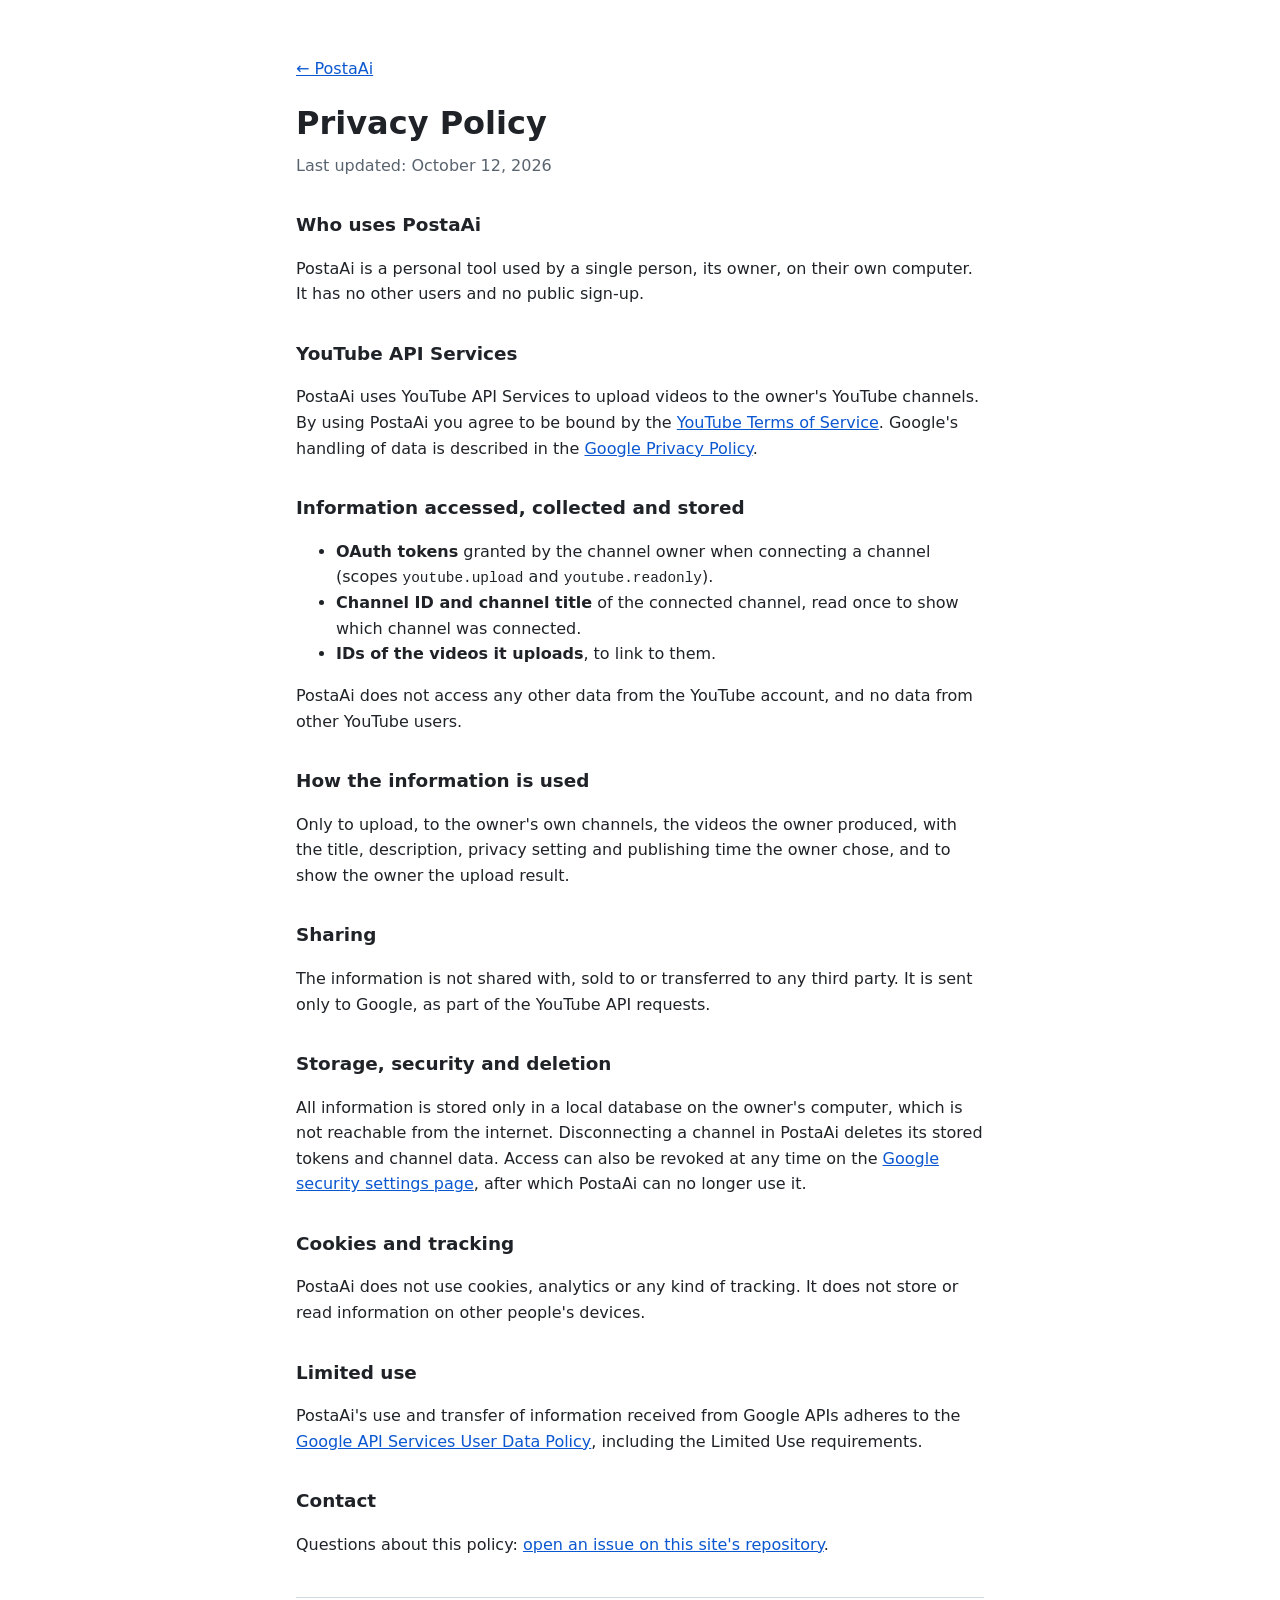
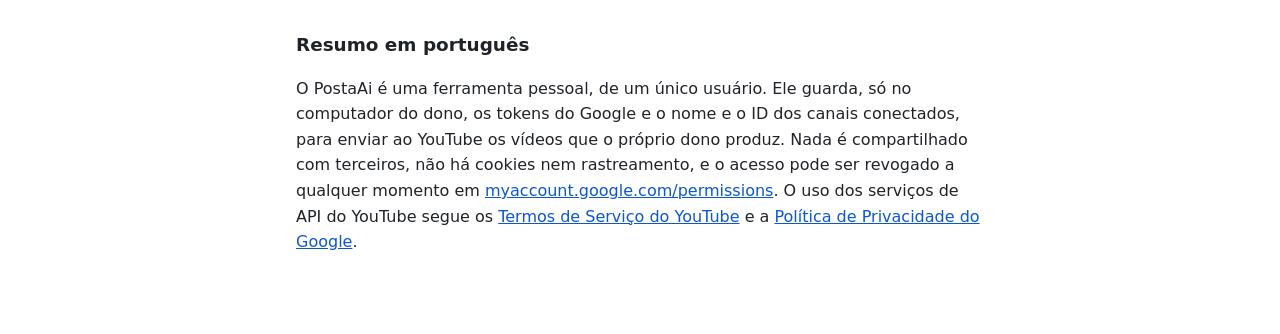
==== privacidade.html @ 66da8abf "Página do PostaAi com política de privacidade e termos de uso Co-Authored-By: Claude Opus 5.5 <norep" ====
<!doctype html>
<html lang="en">
<head>
  <meta charset="utf-8">
  <meta name="viewport" content="width=device-width, initial-scale=1">
  <title>PostaAi Privacy Policy</title>
  <link rel="stylesheet" href="estilo.css">
</head>
<body>
  <main>
    <p><a href="index.html">← PostaAi</a></p>
    <h1>Privacy Policy</h1>
    <p class="sub">Last updated: October 12, 2026</p>

    <h2>Who uses PostaAi</h2>
    <p>PostaAi is a personal tool used by a single person, its owner, on their own computer. It has no other users
      and no public sign-up.</p>

    <h2>YouTube API Services</h2>
    <p>PostaAi uses YouTube API Services to upload videos to the owner's YouTube channels. By using PostaAi you agree
      to be bound by the <a href="https://www.youtube.com/t/terms">YouTube Terms of Service</a>. Google's handling of
      data is described in the <a href="https://policies.google.com/privacy">Google Privacy Policy</a>.</p>

    <h2>Information accessed, collected and stored</h2>
    <ul>
      <li><strong>OAuth tokens</strong> granted by the channel owner when connecting a channel (scopes
        <code>youtube.upload</code> and <code>youtube.readonly</code>).</li>
      <li><strong>Channel ID and channel title</strong> of the connected channel, read once to show which channel was
        connected.</li>
      <li><strong>IDs of the videos it uploads</strong>, to link to them.</li>
    </ul>
    <p>PostaAi does not access any other data from the YouTube account, and no data from other YouTube users.</p>

    <h2>How the information is used</h2>
    <p>Only to upload, to the owner's own channels, the videos the owner produced, with the title, description,
      privacy setting and publishing time the owner chose, and to show the owner the upload result.</p>

    <h2>Sharing</h2>
    <p>The information is not shared with, sold to or transferred to any third party. It is sent only to Google, as
      part of the YouTube API requests.</p>

    <h2>Storage, security and deletion</h2>
    <p>All information is stored only in a local database on the owner's computer, which is not reachable from the
      internet. Disconnecting a channel in PostaAi deletes its stored tokens and channel data. Access can also be
      revoked at any time on the
      <a href="https://myaccount.google.com/permissions">Google security settings page</a>, after which PostaAi can no
      longer use it.</p>

    <h2>Cookies and tracking</h2>
    <p>PostaAi does not use cookies, analytics or any kind of tracking. It does not store or read information on
      other people's devices.</p>

    <h2>Limited use</h2>
    <p>PostaAi's use and transfer of information received from Google APIs adheres to the
      <a href="https://developers.google.com/terms/api-services-user-data-policy">Google API Services User Data
        Policy</a>, including the Limited Use requirements.</p>

    <h2>Contact</h2>
    <p>Questions about this policy: <a href="https://github.com/MatheusPinheirodeSouza1/matheuspinheirodesouza1.github.io/issues">open an issue on this site's repository</a>.</p>

    <hr>
    <section lang="pt-BR">
      <h2>Resumo em português</h2>
      <p>O PostaAi é uma ferramenta pessoal, de um único usuário. Ele guarda, só no computador do dono, os tokens do
        Google e o nome e o ID dos canais conectados, para enviar ao YouTube os vídeos que o próprio dono produz. Nada
        é compartilhado com terceiros, não há cookies nem rastreamento, e o acesso pode ser revogado a qualquer momento
        em <a href="https://myaccount.google.com/permissions">myaccount.google.com/permissions</a>. O uso dos serviços
        de API do YouTube segue os <a href="https://www.youtube.com/t/terms">Termos de Serviço do YouTube</a> e a
        <a href="https://policies.google.com/privacy">Política de Privacidade do Google</a>.</p>
    </section>
  </main>
</body>
</html>
---- estilo.css ----
:root {
  --fundo: #ffffff;
  --texto: #1f2328;
  --suave: #59636e;
  --link: #0b57d0;
  --linha: #d1d9e0;
}
@media (prefers-color-scheme: dark) {
  :root {
    --fundo: #0d1117;
    --texto: #e6edf3;
    --suave: #9198a1;
    --link: #79b8ff;
    --linha: #30363d;
  }
}
* { box-sizing: border-box; }
body {
  margin: 0;
  background: var(--fundo);
  color: var(--texto);
  font: 16px/1.6 system-ui, -apple-system, "Segoe UI", Roboto, sans-serif;
}
main { max-width: 720px; margin: 0 auto; padding: 40px 16px 64px; }
h1 { font-size: 2rem; margin: 0 0 4px; }
h2 { font-size: 1.15rem; margin: 32px 0 8px; }
.sub { color: var(--suave); margin-top: 0; }
a { color: var(--link); }
code { font-size: 0.9em; }
hr { border: 0; border-top: 1px solid var(--linha); margin: 40px 0 0; }
nav { display: flex; flex-wrap: wrap; gap: 16px; margin-top: 32px; padding-top: 16px; border-top: 1px solid var(--linha); }
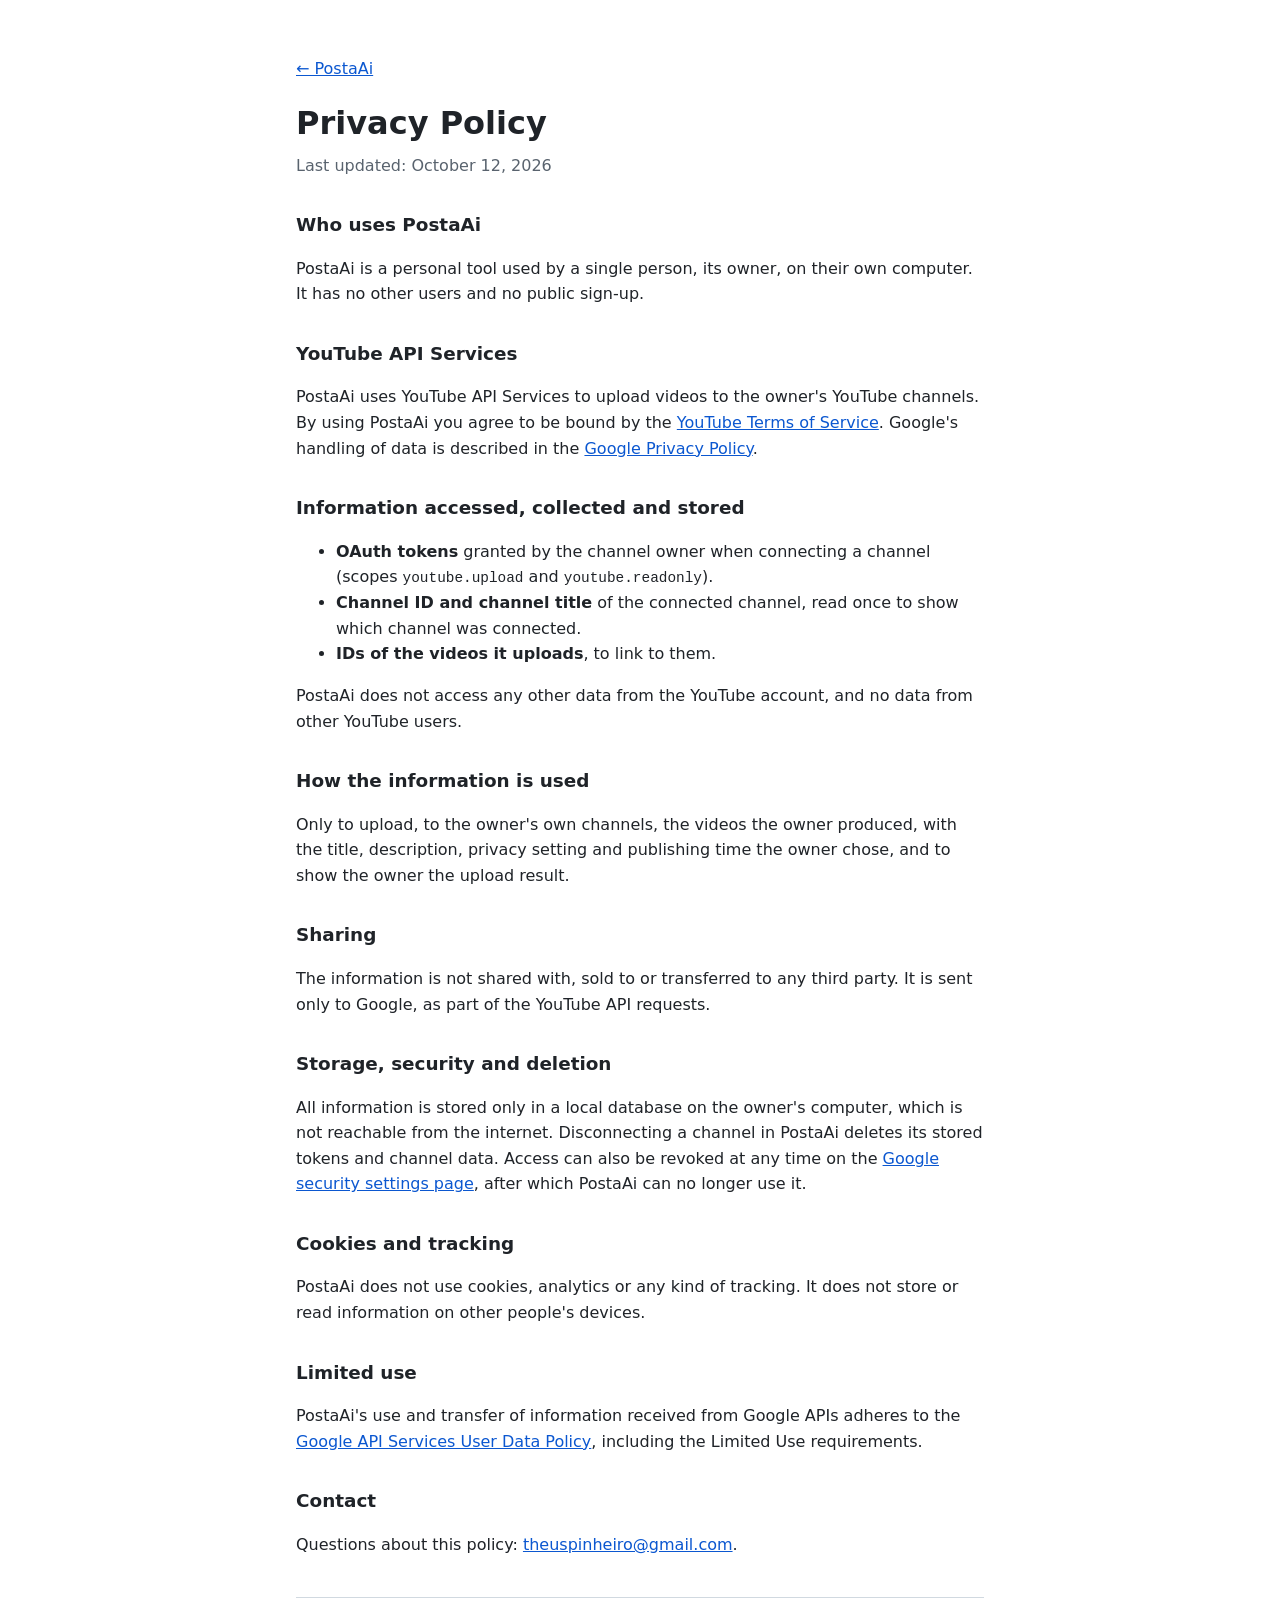
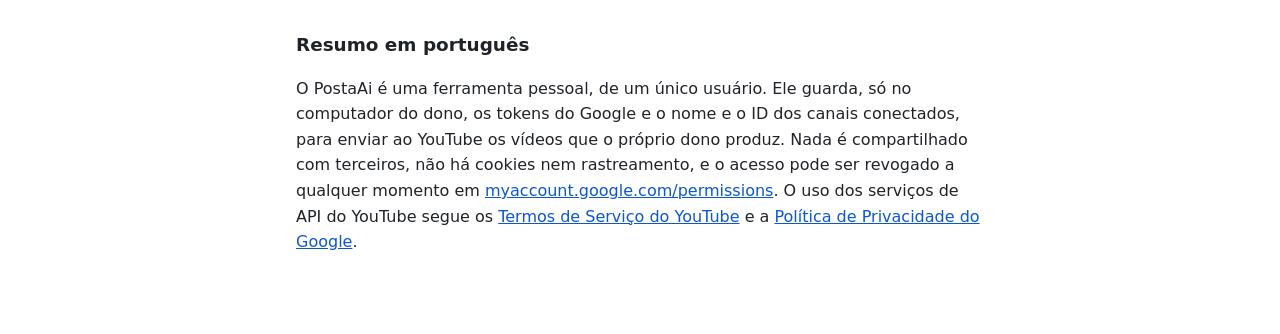
==== commit 4e098fbf: "Contato por e-mail na política e nos termos Co-Authored-By: Claude Opus 5.5 <noreply@anthropic.com>" ====
--- a/privacidade.html
+++ b/privacidade.html
@@ -56,7 +56,7 @@
         Policy</a>, including the Limited Use requirements.</p>
 
     <h2>Contact</h2>
-    <p>Questions about this policy: <a href="https://github.com/MatheusPinheirodeSouza1/matheuspinheirodesouza1.github.io/issues">open an issue on this site's repository</a>.</p>
+    <p>Questions about this policy: <a href="mailto:theuspinheiro@gmail.com">theuspinheiro@gmail.com</a>.</p>
 
     <hr>
     <section lang="pt-BR">
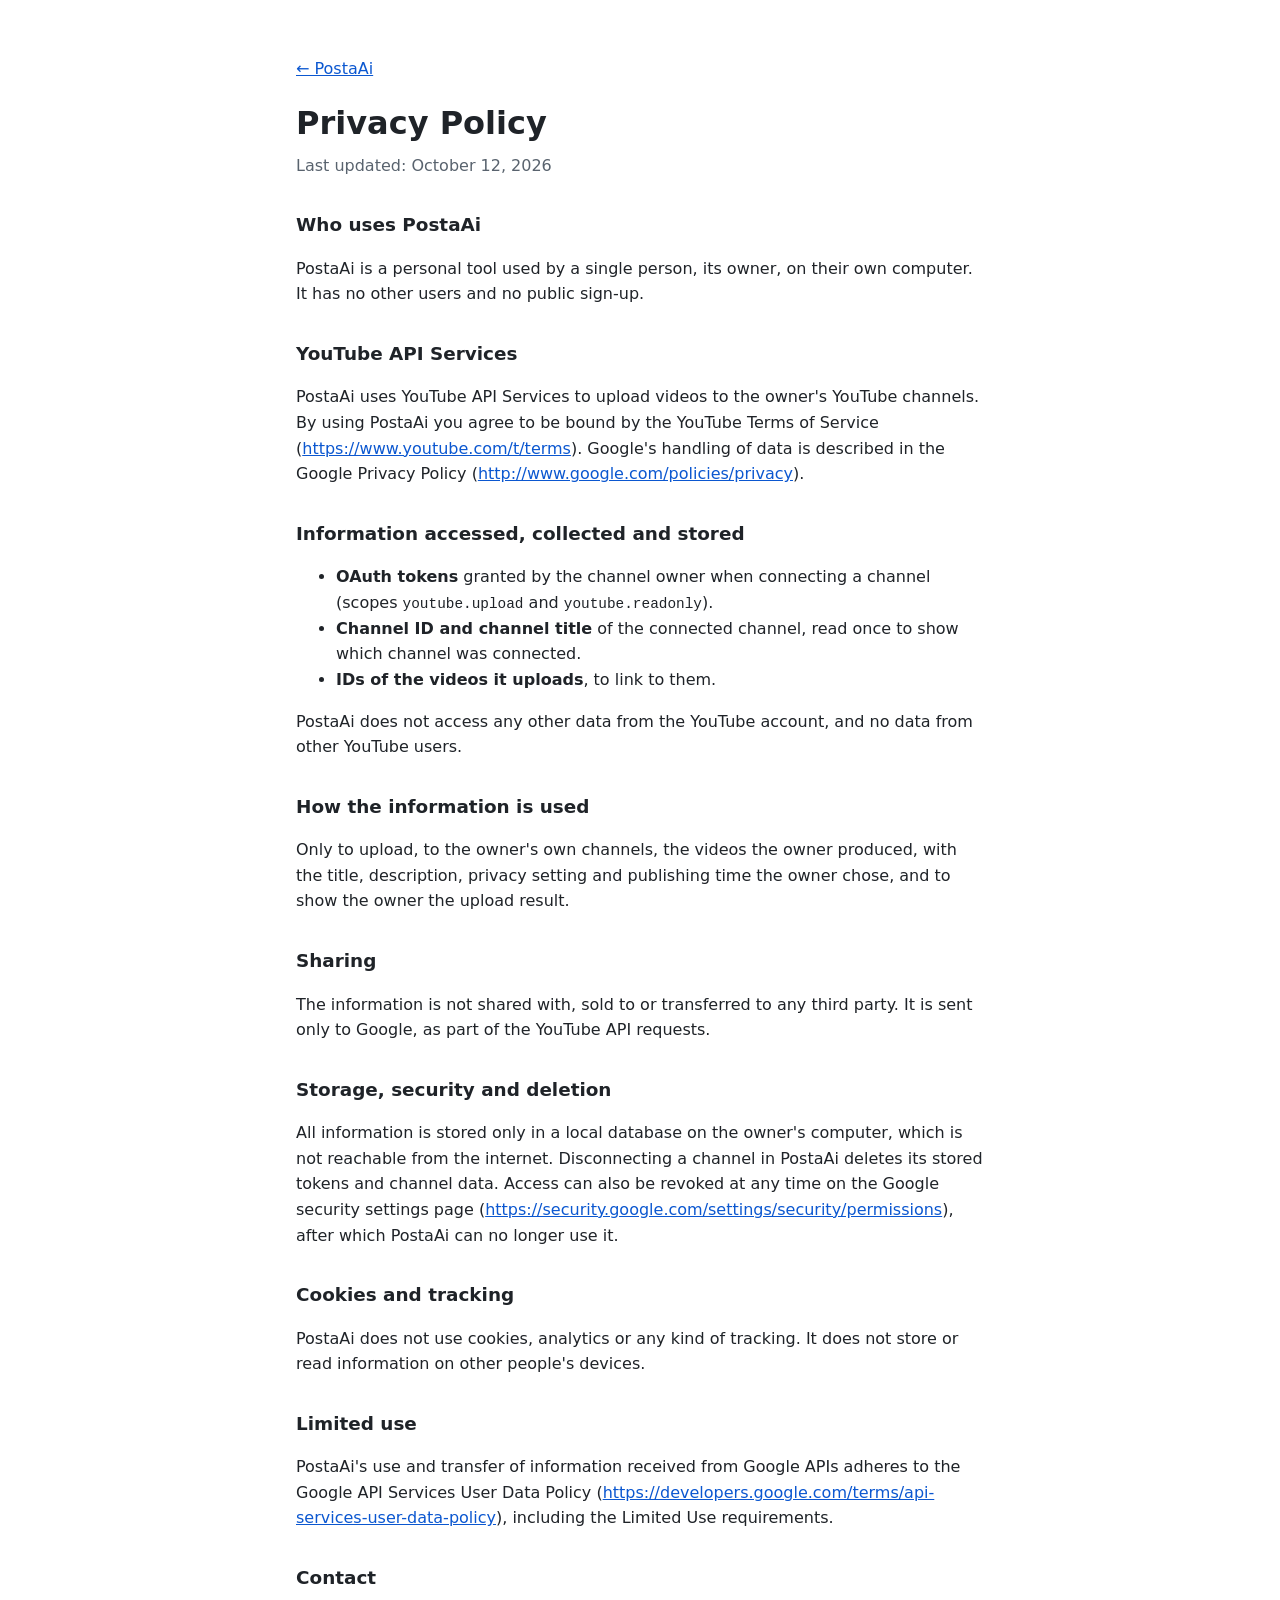
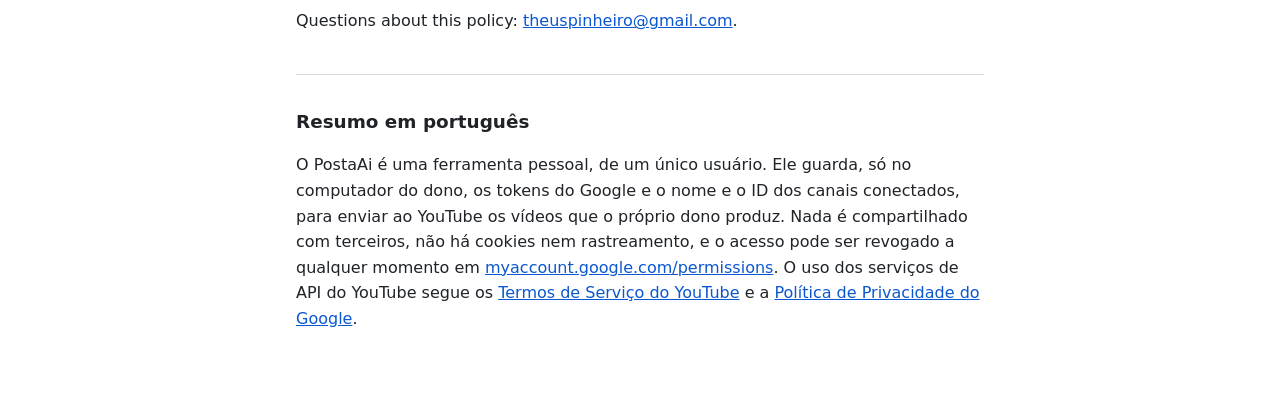
==== commit cdf633e3: "Links do Google visíveis e seção do YouTube na página inicial Co-Authored-By: Claude Opus 5.5 <norep" ====
--- a/privacidade.html
+++ b/privacidade.html
@@ -18,8 +18,10 @@
 
     <h2>YouTube API Services</h2>
     <p>PostaAi uses YouTube API Services to upload videos to the owner's YouTube channels. By using PostaAi you agree
-      to be bound by the <a href="https://www.youtube.com/t/terms">YouTube Terms of Service</a>. Google's handling of
-      data is described in the <a href="https://policies.google.com/privacy">Google Privacy Policy</a>.</p>
+      to be bound by the YouTube Terms of Service
+      (<a href="https://www.youtube.com/t/terms">https://www.youtube.com/t/terms</a>). Google's handling of data is
+      described in the Google Privacy Policy
+      (<a href="http://www.google.com/policies/privacy">http://www.google.com/policies/privacy</a>).</p>
 
     <h2>Information accessed, collected and stored</h2>
     <ul>
@@ -42,18 +44,19 @@
     <h2>Storage, security and deletion</h2>
     <p>All information is stored only in a local database on the owner's computer, which is not reachable from the
       internet. Disconnecting a channel in PostaAi deletes its stored tokens and channel data. Access can also be
-      revoked at any time on the
-      <a href="https://myaccount.google.com/permissions">Google security settings page</a>, after which PostaAi can no
-      longer use it.</p>
+      revoked at any time on the Google security settings page
+      (<a href="https://security.google.com/settings/security/permissions">https://security.google.com/settings/security/permissions</a>),
+      after which PostaAi can no longer use it.</p>
 
     <h2>Cookies and tracking</h2>
     <p>PostaAi does not use cookies, analytics or any kind of tracking. It does not store or read information on
       other people's devices.</p>
 
     <h2>Limited use</h2>
-    <p>PostaAi's use and transfer of information received from Google APIs adheres to the
-      <a href="https://developers.google.com/terms/api-services-user-data-policy">Google API Services User Data
-        Policy</a>, including the Limited Use requirements.</p>
+    <p>PostaAi's use and transfer of information received from Google APIs adheres to the Google API Services
+      User Data Policy
+      (<a href="https://developers.google.com/terms/api-services-user-data-policy">https://developers.google.com/terms/api-services-user-data-policy</a>),
+      including the Limited Use requirements.</p>
 
     <h2>Contact</h2>
     <p>Questions about this policy: <a href="mailto:theuspinheiro@gmail.com">theuspinheiro@gmail.com</a>.</p>
--- a/estilo.css
+++ b/estilo.css
@@ -29,3 +29,10 @@
 code { font-size: 0.9em; }
 hr { border: 0; border-top: 1px solid var(--linha); margin: 40px 0 0; }
 nav { display: flex; flex-wrap: wrap; gap: 16px; margin-top: 32px; padding-top: 16px; border-top: 1px solid var(--linha); }
+a { overflow-wrap: anywhere; }
+.youtube { margin-top: 32px; padding: 16px 20px; border: 1px solid var(--linha); border-radius: 12px; }
+.youtube h2 { margin-top: 0; display: flex; align-items: center; gap: 10px; }
+.marca-youtube {
+  display: inline-flex; align-items: center; justify-content: center;
+  width: 34px; height: 24px; border-radius: 6px; background: #ff0000; color: #fff; font-size: 12px;
+}
